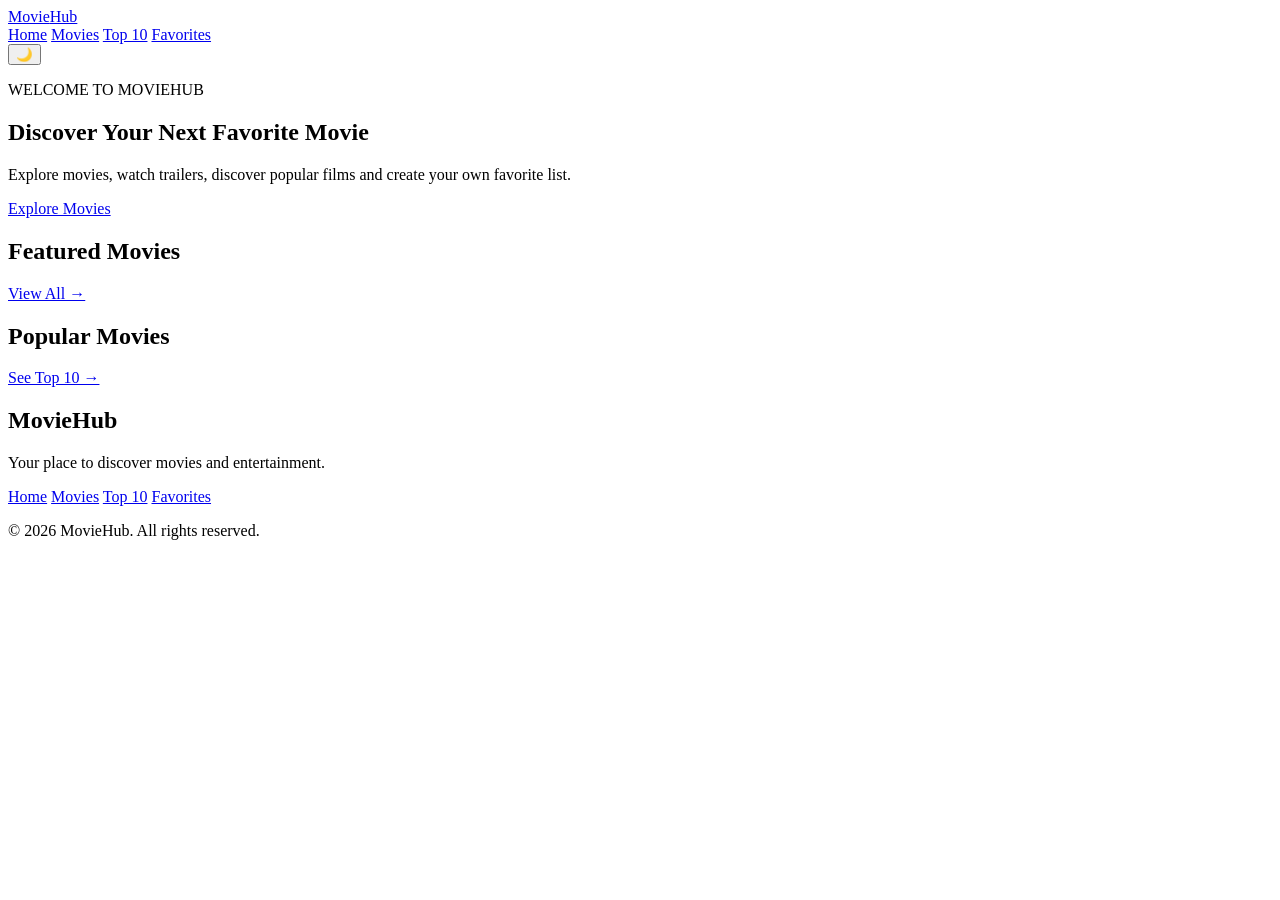
==== index.html @ 915c50a1 "Add files via upload" ====
<!DOCTYPE html>
<html lang="en">

<head>
    <meta charset="UTF-8">
    <meta name="viewport" content="width=device-width, initial-scale=1.0">

    <title>MovieHub - Home</title>

    <link rel="stylesheet" href="style.css">
</head>

<body>

    <header class="navbar">

        <a href="index.html" class="logo">Movie<span>Hub</span></a>

        <nav>
            <a href="index.html" class="active">Home</a>
            <a href="movies.html">Movies</a>
            <a href="top10.html">Top 10</a>
            <a href="favorites.html">Favorites</a>
        </nav>

        <button id="themeButton" class="theme-button">🌙</button>

    </header>


    <main>

        <section class="hero">

            <div class="hero-content">

                <p class="hero-small">WELCOME TO MOVIEHUB</p>

                <h1>Discover Your Next Favorite Movie</h1>

                <p>
                    Explore movies, watch trailers, discover popular films
                    and create your own favorite list.
                </p>

                <a href="movies.html" class="main-button">
                    Explore Movies
                </a>

            </div>

        </section>


        <section class="section">

            <div class="section-title">

                <h2>Featured Movies</h2>

                <a href="movies.html">View All →</a>

            </div>

            <div id="featuredMovies" class="movie-grid"></div>

        </section>


        <section class="section">

            <div class="section-title">

                <h2>Popular Movies</h2>

                <a href="top10.html">See Top 10 →</a>

            </div>

            <div id="popularMovies" class="movie-grid"></div>

        </section>

    </main>


    <footer>

        <div class="footer-content">

            <h2>MovieHub</h2>

            <p>
                Your place to discover movies and entertainment.
            </p>

            <div class="footer-links">
                <a href="index.html">Home</a>
                <a href="movies.html">Movies</a>
                <a href="top10.html">Top 10</a>
                <a href="favorites.html">Favorites</a>
            </div>

        </div>

        <p class="copyright">
            © 2026 MovieHub. All rights reserved.
        </p>

    </footer>


    <script src="script.js"></script>

</body>

</html>
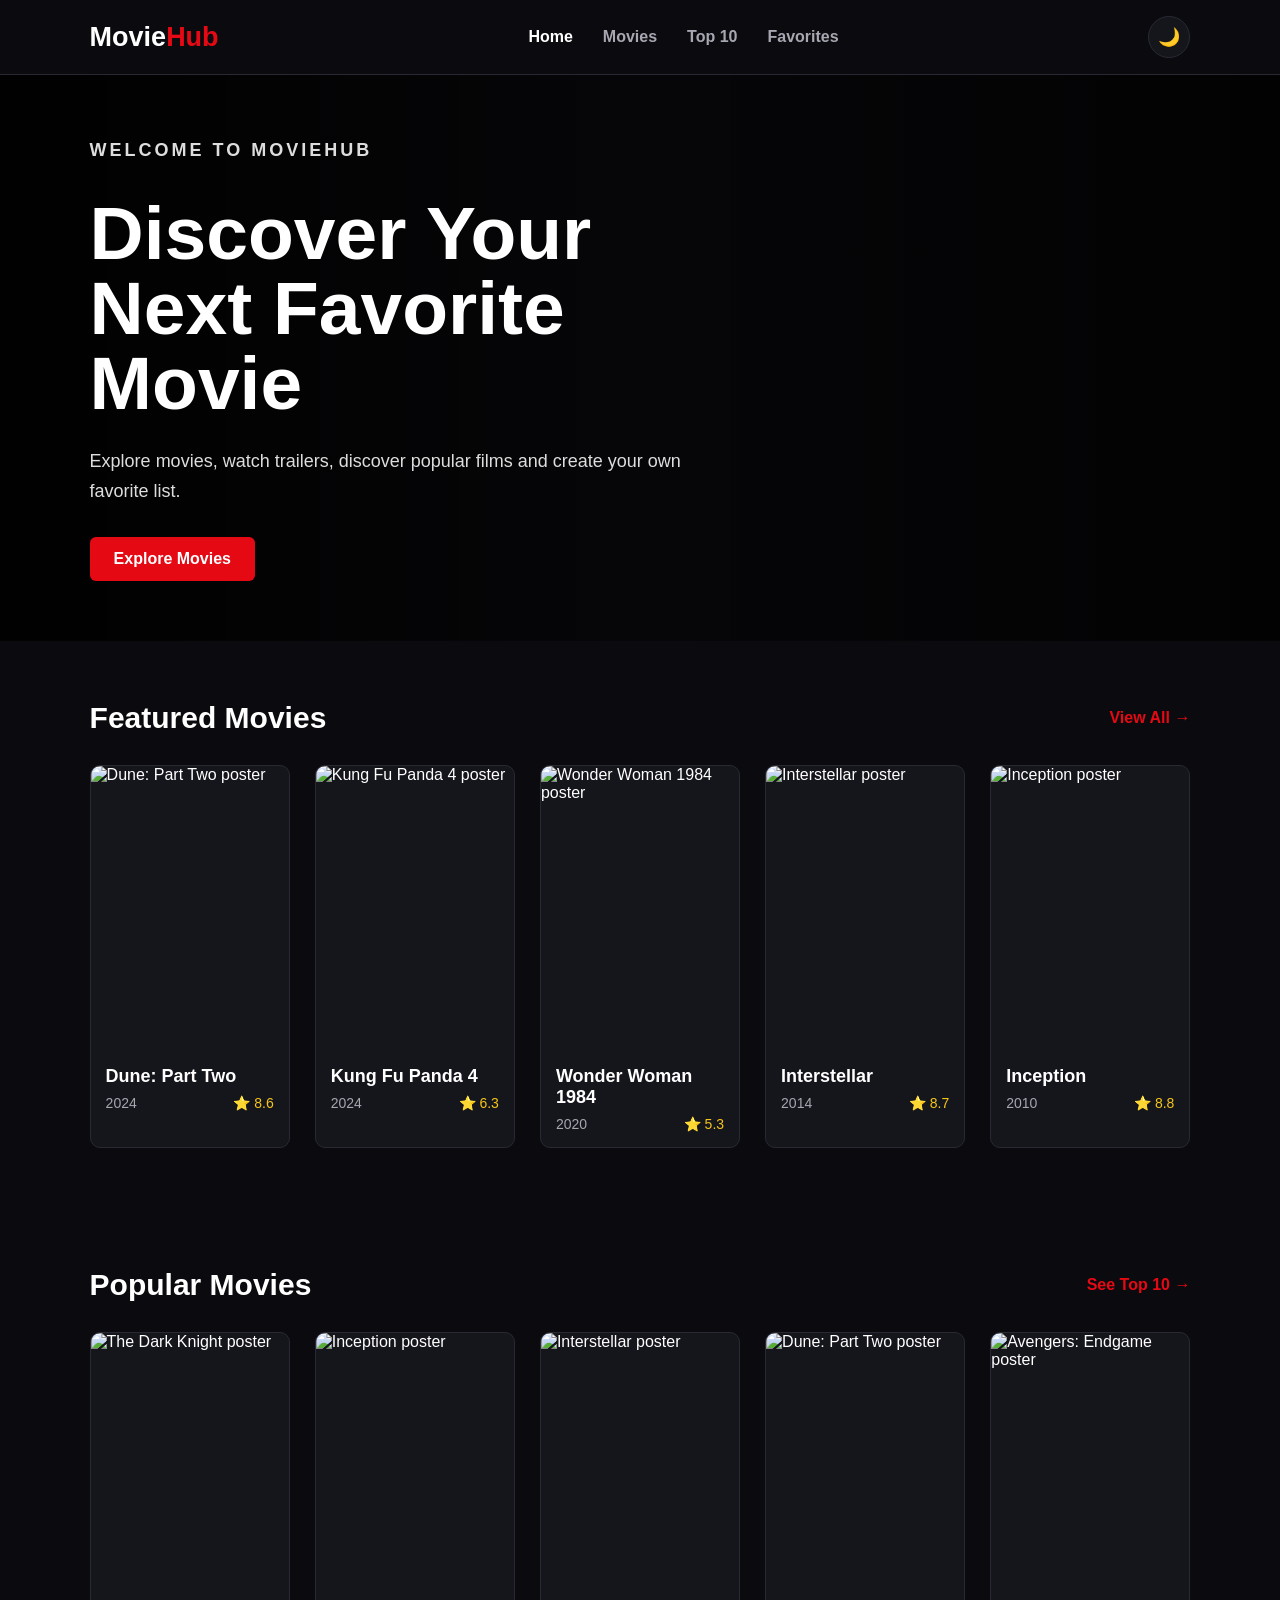
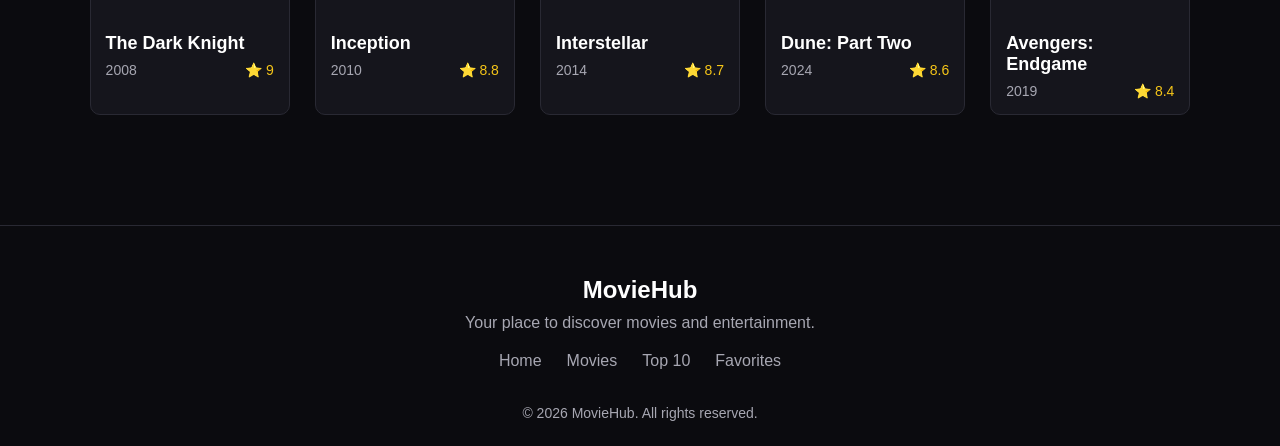
==== commit e04ddc85: "Add files via upload" ====
--- a/index.html
+++ b/index.html
@@ -4,6 +4,7 @@
 <head>
     <meta charset="UTF-8">
     <meta name="viewport" content="width=device-width, initial-scale=1.0">
+     <meta name="google-site-verification" content="-mvqwekO6u2VOb85SAYKnY9daLOuh0vRb5H7cvSnXno" />
 
     <title>MovieHub - Home</title>
 
--- a/style.css
+++ b/style.css
@@ -0,0 +1,606 @@
+* {
+    margin: 0;
+    padding: 0;
+    box-sizing: border-box;
+}
+
+
+:root {
+    --background: #0b0b0f;
+    --card: #15151c;
+    --text: #ffffff;
+    --muted: #a7a7b2;
+    --accent: #e50914;
+    --border: #292933;
+}
+
+
+body.light-mode {
+    --background: #f4f4f7;
+    --card: #ffffff;
+    --text: #111111;
+    --muted: #666666;
+    --accent: #d90416;
+    --border: #dddddd;
+}
+
+
+body {
+    font-family: Arial, Helvetica, sans-serif;
+    background: var(--background);
+    color: var(--text);
+    min-height: 100vh;
+    transition: 0.3s;
+}
+
+
+a {
+    text-decoration: none;
+    color: inherit;
+}
+
+
+.navbar {
+    height: 75px;
+    display: flex;
+    align-items: center;
+    justify-content: space-between;
+    padding: 0 7%;
+    border-bottom: 1px solid var(--border);
+    background: var(--background);
+    position: sticky;
+    top: 0;
+    z-index: 100;
+}
+
+
+.logo {
+    font-size: 27px;
+    font-weight: bold;
+}
+
+
+.logo span {
+    color: var(--accent);
+}
+
+
+nav {
+    display: flex;
+    gap: 30px;
+}
+
+
+nav a {
+    color: var(--muted);
+    font-weight: bold;
+    transition: 0.3s;
+}
+
+
+nav a:hover,
+nav a.active {
+    color: var(--text);
+}
+
+
+.theme-button {
+    border: 1px solid var(--border);
+    background: var(--card);
+    color: var(--text);
+    width: 42px;
+    height: 42px;
+    border-radius: 50%;
+    cursor: pointer;
+    font-size: 18px;
+}
+
+
+.hero {
+    min-height: 550px;
+    display: flex;
+    align-items: center;
+    padding: 60px 7%;
+    background:
+        linear-gradient(
+            90deg,
+            rgba(0, 0, 0, 0.95),
+            rgba(0, 0, 0, 0.45),
+            rgba(0, 0, 0, 0.8)
+        ),
+        url("https://image.tmdb.org/t/p/original/8cdWjvZQUExUUTzyp4t6EDMubfO.jpg");
+
+    background-size: cover;
+    background-position: center;
+}
+
+
+.hero-content {
+    max-width: 650px;
+}
+
+
+.hero-small {
+    color: var(--accent);
+    font-weight: bold;
+    letter-spacing: 3px;
+    margin-bottom: 15px;
+}
+
+
+.hero h1 {
+    font-size: clamp(42px, 6vw, 75px);
+    line-height: 1;
+    margin-bottom: 25px;
+}
+
+
+.hero p {
+    color: #ddd;
+    font-size: 18px;
+    line-height: 1.7;
+    margin-bottom: 30px;
+}
+
+
+.main-button {
+    display: inline-block;
+    background: var(--accent);
+    color: white;
+    padding: 13px 24px;
+    border-radius: 6px;
+    font-weight: bold;
+    border: none;
+    cursor: pointer;
+    transition: 0.3s;
+}
+
+
+.main-button:hover {
+    transform: translateY(-2px);
+    opacity: 0.9;
+}
+
+
+.section {
+    padding: 60px 7%;
+}
+
+
+.section-title {
+    display: flex;
+    align-items: center;
+    justify-content: space-between;
+    margin-bottom: 30px;
+}
+
+
+.section-title h2 {
+    font-size: 30px;
+}
+
+
+.section-title a {
+    color: var(--accent);
+    font-weight: bold;
+}
+
+
+.movie-grid {
+    display: grid;
+    grid-template-columns: repeat(auto-fill, minmax(190px, 1fr));
+    gap: 25px;
+}
+
+
+.movie-card {
+    background: var(--card);
+    border: 1px solid var(--border);
+    border-radius: 10px;
+    overflow: hidden;
+    transition: 0.3s;
+}
+
+
+.movie-card:hover {
+    transform: translateY(-7px);
+}
+
+
+.movie-card img {
+    width: 100%;
+    height: 285px;
+    object-fit: cover;
+    display: block;
+}
+
+
+.movie-card-content {
+    padding: 15px;
+}
+
+
+.movie-card h3 {
+    font-size: 18px;
+    margin-bottom: 8px;
+}
+
+
+.movie-info {
+    display: flex;
+    justify-content: space-between;
+    color: var(--muted);
+    font-size: 14px;
+}
+
+
+.card-rating {
+    color: #f5c518;
+}
+
+
+.page-header {
+    padding: 80px 7% 50px;
+    text-align: center;
+}
+
+
+.page-header h1 {
+    font-size: 48px;
+    margin-bottom: 15px;
+}
+
+
+.page-header p {
+    color: var(--muted);
+    font-size: 18px;
+}
+
+
+.movie-controls {
+    padding: 0 7% 30px;
+    display: flex;
+    gap: 15px;
+}
+
+
+.search-box {
+    display: flex;
+    flex: 1;
+}
+
+
+.search-box input {
+    width: 100%;
+    padding: 14px;
+    border: 1px solid var(--border);
+    background: var(--card);
+    color: var(--text);
+    outline: none;
+    border-radius: 6px 0 0 6px;
+    font-size: 16px;
+}
+
+
+.search-box button {
+    width: 55px;
+    border: none;
+    background: var(--accent);
+    color: white;
+    border-radius: 0 6px 6px 0;
+    cursor: pointer;
+}
+
+
+#genreFilter {
+    min-width: 180px;
+    padding: 14px;
+    border: 1px solid var(--border);
+    background: var(--card);
+    color: var(--text);
+    border-radius: 6px;
+}
+
+
+.movie-page {
+    max-width: 1100px;
+    margin: 70px auto;
+    padding: 0 25px;
+    display: grid;
+    grid-template-columns: 350px 1fr;
+    gap: 60px;
+    align-items: center;
+}
+
+
+.movie-page-poster img {
+    width: 100%;
+    border-radius: 12px;
+    display: block;
+}
+
+
+.movie-page-info h1 {
+    font-size: 50px;
+    margin: 15px 0;
+}
+
+
+.movie-badge {
+    color: var(--accent);
+    font-weight: bold;
+    letter-spacing: 2px;
+}
+
+
+.movie-meta {
+    display: flex;
+    gap: 12px;
+    color: var(--muted);
+    margin-bottom: 20px;
+}
+
+
+.rating {
+    display: inline-block;
+    padding: 8px 13px;
+    background: var(--card);
+    border: 1px solid var(--border);
+    border-radius: 6px;
+    margin-bottom: 25px;
+}
+
+
+.movie-page-info p {
+    color: var(--muted);
+    line-height: 1.8;
+    font-size: 17px;
+    margin-bottom: 30px;
+}
+
+
+.movie-buttons {
+    display: flex;
+    gap: 12px;
+    flex-wrap: wrap;
+}
+
+
+.favorite-button {
+    padding: 13px 22px;
+    border: 1px solid var(--border);
+    background: var(--card);
+    color: var(--text);
+    border-radius: 6px;
+    cursor: pointer;
+    font-weight: bold;
+}
+
+
+.top-movie-list {
+    max-width: 900px;
+    margin: auto;
+}
+
+
+.top-movie {
+    display: flex;
+    align-items: center;
+    gap: 25px;
+    background: var(--card);
+    border: 1px solid var(--border);
+    padding: 15px;
+    margin-bottom: 15px;
+    border-radius: 10px;
+}
+
+
+.top-number {
+    font-size: 35px;
+    font-weight: bold;
+    min-width: 50px;
+    text-align: center;
+    color: var(--accent);
+}
+
+
+.top-movie img {
+    width: 80px;
+    height: 110px;
+    object-fit: cover;
+    border-radius: 6px;
+}
+
+
+.top-info {
+    flex: 1;
+}
+
+
+.top-info h3 {
+    margin-bottom: 10px;
+}
+
+
+.top-info p {
+    color: var(--muted);
+}
+
+
+.top-rating {
+    color: #f5c518;
+    font-weight: bold;
+}
+
+
+.empty-message {
+    text-align: center;
+    padding: 60px 20px;
+    color: var(--muted);
+    grid-column: 1 / -1;
+}
+
+
+footer {
+    border-top: 1px solid var(--border);
+    padding: 50px 7% 25px;
+    margin-top: 50px;
+}
+
+
+.footer-content {
+    text-align: center;
+}
+
+
+.footer-content h2 {
+    margin-bottom: 10px;
+}
+
+
+.footer-content p {
+    color: var(--muted);
+}
+
+
+.footer-links {
+    display: flex;
+    justify-content: center;
+    gap: 25px;
+    margin-top: 20px;
+}
+
+
+.footer-links a {
+    color: var(--muted);
+}
+
+
+.copyright {
+    text-align: center;
+    color: var(--muted);
+    margin-top: 35px;
+    font-size: 14px;
+}
+
+
+@media (max-width: 800px) {
+
+    .navbar {
+        padding: 0 4%;
+    }
+
+
+    nav {
+        gap: 12px;
+    }
+
+
+    nav a {
+        font-size: 13px;
+    }
+
+
+    .hero {
+        min-height: 500px;
+        padding: 50px 5%;
+    }
+
+
+    .section {
+        padding: 45px 5%;
+    }
+
+
+    .movie-controls {
+        padding: 0 5% 30px;
+        flex-direction: column;
+    }
+
+
+    #genreFilter {
+        width: 100%;
+    }
+
+
+    .movie-page {
+        grid-template-columns: 1fr;
+        max-width: 550px;
+        gap: 35px;
+    }
+
+
+    .movie-page-info h1 {
+        font-size: 38px;
+    }
+
+
+    .top-movie {
+        gap: 12px;
+    }
+
+
+    .top-number {
+        min-width: 35px;
+        font-size: 25px;
+    }
+
+}
+
+
+@media (max-width: 500px) {
+
+    .logo {
+        font-size: 21px;
+    }
+
+
+    nav {
+        gap: 8px;
+    }
+
+
+    nav a {
+        font-size: 11px;
+    }
+
+
+    .theme-button {
+        width: 35px;
+        height: 35px;
+        font-size: 15px;
+    }
+
+
+    .hero h1 {
+        font-size: 40px;
+    }
+
+
+    .movie-grid {
+        grid-template-columns: repeat(2, 1fr);
+        gap: 12px;
+    }
+
+
+    .movie-card img {
+        height: 230px;
+    }
+
+
+    .movie-card-content {
+        padding: 10px;
+    }
+
+
+    .movie-card h3 {
+        font-size: 15px;
+    }
+
+
+    .top-movie img {
+        width: 60px;
+        height: 85px;
+    }
+
+}
